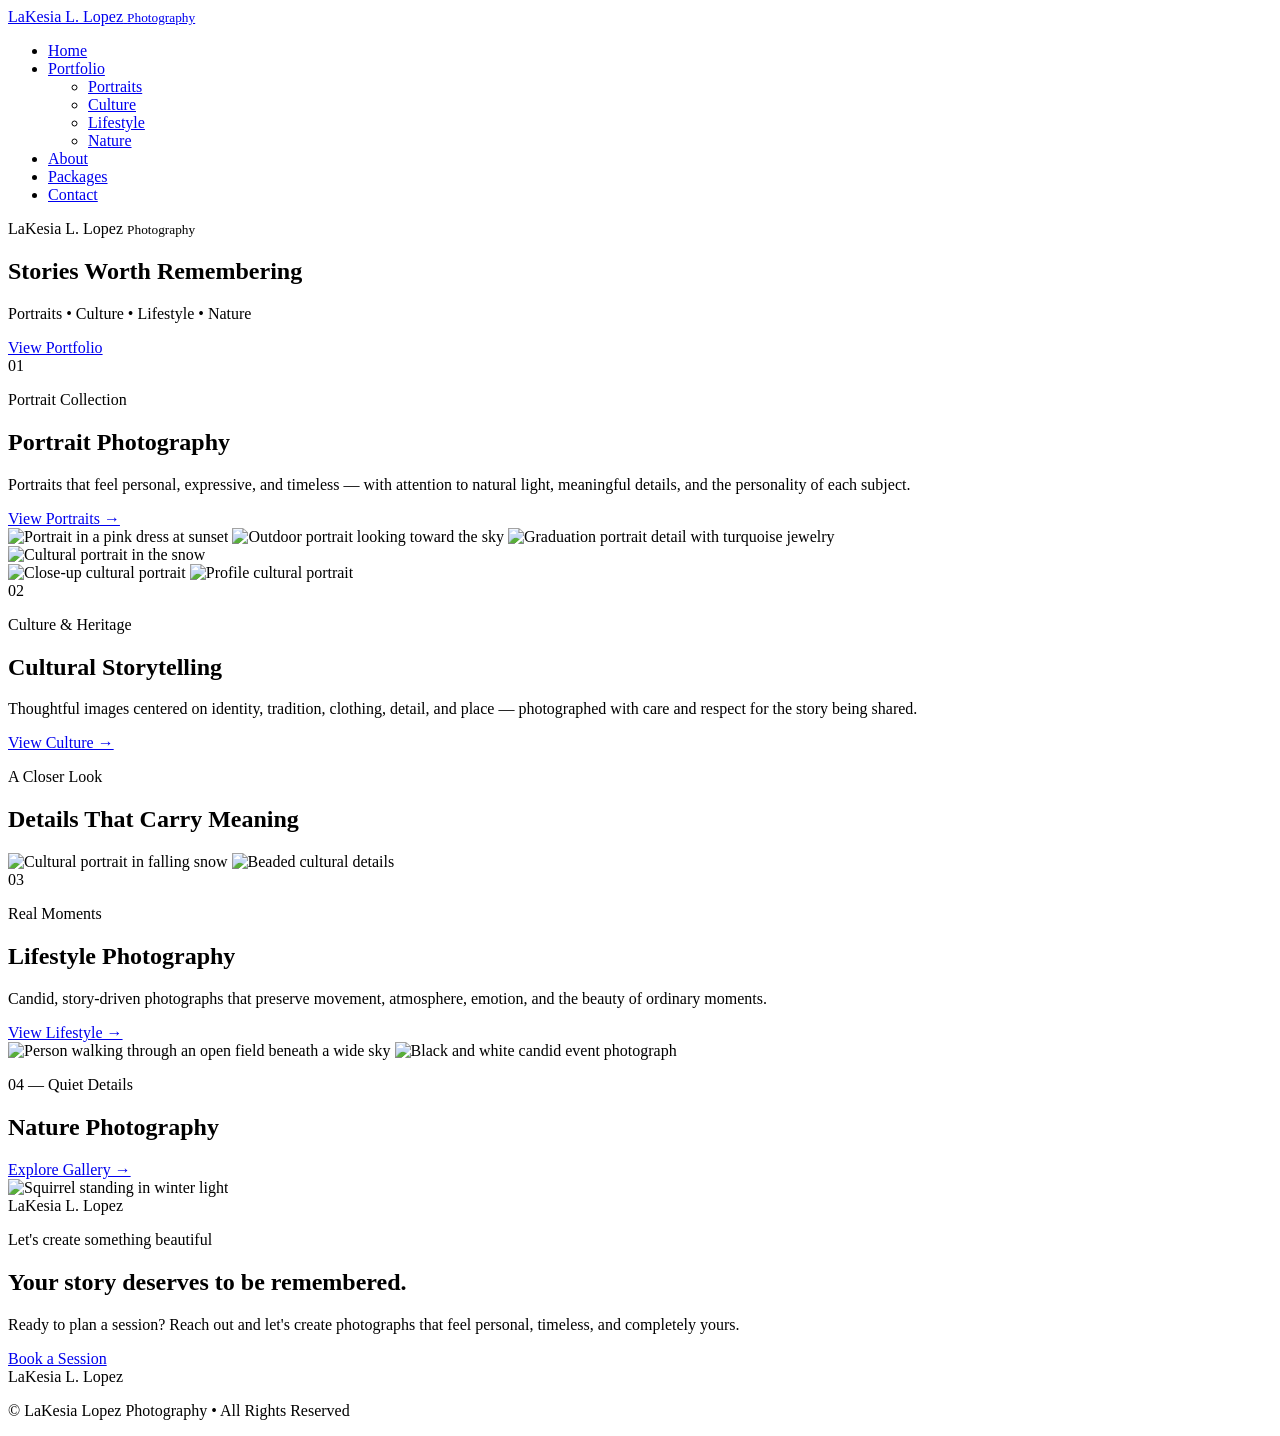
==== index.html @ d6aac552 "Add files via upload" ====
<!DOCTYPE html>
<html lang="en">

<head>
  <meta charset="utf-8">
  <meta name="viewport" content="width=device-width, initial-scale=1.0">

  <title>LaKesia Lopez Photography</title>
  <meta name="description" content="LaKesia Lopez Photography — portraits, cultural storytelling, lifestyle, and nature photography.">
  <meta name="keywords" content="LaKesia Lopez Photography, portraits, cultural photography, lifestyle photography, nature photography">

  <!-- Favicons -->
  <link href="assets/img/favicon.png" rel="icon">
  <link href="assets/img/apple-touch-icon.png" rel="apple-touch-icon">

  <!-- Fonts -->
  <link href="https://fonts.googleapis.com" rel="preconnect">
  <link href="https://fonts.gstatic.com" rel="preconnect" crossorigin>
  <link href="https://fonts.googleapis.com/css2?family=Allura&family=Cardo:ital,wght@0,400;0,700;1,400;1,700&family=Inter:wght@300;400;500;600&family=Roboto:wght@300;400;500&display=swap" rel="stylesheet">

  <!-- Vendor CSS -->
  <link href="assets/vendor/bootstrap/css/bootstrap.min.css" rel="stylesheet">
  <link href="assets/vendor/bootstrap-icons/bootstrap-icons.css" rel="stylesheet">
  <link href="assets/vendor/aos/aos.css" rel="stylesheet">
  <link href="assets/vendor/glightbox/css/glightbox.min.css" rel="stylesheet">
  <link href="assets/vendor/swiper/swiper-bundle.min.css" rel="stylesheet">

  <!-- Main CSS -->
  <link href="assets/css/main.css" rel="stylesheet">

  <!--
  Template Name: PhotoFolio
  Template URL: https://bootstrapmade.com/photofolio-bootstrap-photography-website-template/
  Author: BootstrapMade.com
  License: https://bootstrapmade.com/license/
  -->
</head>

<body class="index-page">

  <!-- Header -->
  <header id="header" class="header d-flex align-items-center sticky-top">
    <div class="container-fluid position-relative d-flex align-items-center justify-content-between">

      <a href="index.html" class="logo d-flex align-items-center me-auto me-xl-0" aria-label="LaKesia Lopez Photography home">
        <div class="signature-logo">
          <span class="signature-name">LaKesia L. Lopez</span>
          <small class="signature-subtitle">Photography</small>
        </div>
      </a>

      <nav id="navmenu" class="navmenu">
        <ul>
          <li><a href="index.html" class="active">Home</a></li>

          <li class="dropdown">
            <a href="gallery.html">
              <span>Portfolio</span>
              <i class="bi bi-chevron-down toggle-dropdown"></i>
            </a>
            <ul>
              <li><a href="#portraits">Portraits</a></li>
              <li><a href="#culture">Culture</a></li>
              <li><a href="#lifestyle">Lifestyle</a></li>
              <li><a href="#nature">Nature</a></li>
            </ul>
          </li>

          <li><a href="about.html">About</a></li>
          <li><a href="services.html">Packages</a></li>
          <li><a href="contact.html">Contact</a></li>
        </ul>

        <i class="mobile-nav-toggle d-xl-none bi bi-list"></i>
      </nav>

      <div class="header-social-links">
        <a href="#" aria-label="Instagram"><i class="bi bi-instagram"></i></a>
        <a href="#" aria-label="Facebook"><i class="bi bi-facebook"></i></a>
      </div>

    </div>
  </header>
  <!-- /Header -->


  <main class="main">

    <!-- Hero -->
    <section id="hero" class="hero section">
      <div class="container">
        <div class="row justify-content-center">
          <div class="col-lg-8 text-center" data-aos="fade-up" data-aos-delay="100">

            <div class="hero-signature">
              <span class="signature-name">LaKesia L. Lopez</span>
              <small class="signature-subtitle">Photography</small>
            </div>

            <h1 class="hero-main">Stories Worth Remembering</h1>

            <p class="hero-categories">Portraits • Culture • Lifestyle • Nature</p>

            <a href="#portraits" class="btn-get-started">View Portfolio</a>

          </div>
        </div>
      </div>
    </section>
    <!-- /Hero -->


    <!-- Editorial Portfolio -->
    <section class="editorial-portfolio">

      <!-- Portraits -->
      <div id="portraits" class="portfolio-spread" data-aos="fade-up">

        <div class="portfolio-info">
          <span class="section-number">01</span>

          <p class="portfolio-label">Portrait Collection</p>

          <h2>
            Portrait
            <span>Photography</span>
          </h2>

          <p class="portfolio-description">
            Portraits that feel personal, expressive, and timeless — with attention to
            natural light, meaningful details, and the personality of each subject.
          </p>

          <a href="gallery.html" class="portfolio-link">View Portraits →</a>
        </div>

        <div class="portfolio-images portrait-showcase">
          <img class="portrait-wide" src="assets/img/gallery/portrait-1.jpeg" alt="Portrait in a pink dress at sunset">
          <img class="portrait-tall" src="assets/img/gallery/portrait-2.jpeg" alt="Outdoor portrait looking toward the sky">
          <img class="portrait-detail" src="assets/img/gallery/portrait-3.jpeg" alt="Graduation portrait detail with turquoise jewelry">
        </div>

      </div>


      <!-- Culture -->
      <div id="culture" class="portfolio-spread portfolio-spread-reverse" data-aos="fade-up">

        <div class="portfolio-images culture-layout">
          <img class="culture-main" src="assets/img/gallery/culture-2.jpeg" alt="Cultural portrait in the snow">

          <div class="stacked-images">
            <img src="assets/img/gallery/culture-1.jpeg" alt="Close-up cultural portrait">
            <img src="assets/img/gallery/culture-4.jpeg" alt="Profile cultural portrait">
          </div>
        </div>

        <div class="portfolio-info">
          <span class="section-number">02</span>

          <p class="portfolio-label">Culture & Heritage</p>

          <h2>
            Cultural
            <span>Storytelling</span>
          </h2>

          <p class="portfolio-description">
            Thoughtful images centered on identity, tradition, clothing, detail, and place —
            photographed with care and respect for the story being shared.
          </p>

          <a href="gallery.html" class="portfolio-link">View Culture →</a>
        </div>

      </div>


      <!-- Culture Feature -->
      <div class="portfolio-feature culture-feature" data-aos="fade-up">

        <div class="feature-heading">
          <div>
            <p class="portfolio-label">A Closer Look</p>

            <h2>
              Details
              <span>That Carry Meaning</span>
            </h2>
          </div>
        </div>

        <div class="culture-feature-grid">
          <img src="assets/img/gallery/culture-3.jpeg" alt="Cultural portrait in falling snow">
          <img src="assets/img/gallery/culture-1.jpeg" alt="Beaded cultural details">
        </div>

      </div>


      <!-- Lifestyle -->
      <div id="lifestyle" class="portfolio-spread" data-aos="fade-up">

        <div class="portfolio-info">
          <span class="section-number">03</span>

          <p class="portfolio-label">Real Moments</p>

          <h2>
            Lifestyle
            <span>Photography</span>
          </h2>

          <p class="portfolio-description">
            Candid, story-driven photographs that preserve movement, atmosphere,
            emotion, and the beauty of ordinary moments.
          </p>

          <a href="gallery.html" class="portfolio-link">View Lifestyle →</a>
        </div>

        <div class="portfolio-images lifestyle-showcase">
          <img class="lifestyle-wide" src="assets/img/gallery/lifestyle-1.jpeg" alt="Person walking through an open field beneath a wide sky">
          <img class="lifestyle-event" src="assets/img/gallery/lifestyle-2.jpeg" alt="Black and white candid event photograph">
        </div>

      </div>


      <!-- Nature -->
      <div id="nature" class="portfolio-feature nature-feature" data-aos="fade-up">

        <div class="feature-heading">
          <div>
            <p class="portfolio-label">04 — Quiet Details</p>

            <h2>
              Nature
              <span>Photography</span>
            </h2>
          </div>

          <a href="gallery.html" class="portfolio-link">Explore Gallery →</a>
        </div>

        <div class="nature-showcase">
          <img src="assets/img/gallery/nature-1.jpeg" alt="Squirrel standing in winter light">
        </div>

      </div>

    </section>
    <!-- /Editorial Portfolio -->


    <!-- Closing CTA -->
    <section class="closing-cta section">
      <div class="container text-center" data-aos="fade-up">

        <div class="closing-signature">LaKesia L. Lopez</div>

        <p class="closing-kicker">Let's create something beautiful</p>

        <h2>Your story deserves to be remembered.</h2>

        <p class="closing-copy">
          Ready to plan a session? Reach out and let's create photographs that feel
          personal, timeless, and completely yours.
        </p>

        <a href="contact.html" class="closing-button">Book a Session</a>

      </div>
    </section>
    <!-- /Closing CTA -->

  </main>


  <!-- Footer -->
  <footer id="footer" class="footer">
    <div class="container text-center">

      <div class="footer-signature">LaKesia L. Lopez</div>

      <div class="copyright">
        <p>© LaKesia Lopez Photography • All Rights Reserved</p>
      </div>

      <div class="social-links d-flex justify-content-center">
        <a href="#" aria-label="Instagram"><i class="bi bi-instagram"></i></a>
        <a href="#" aria-label="Facebook"><i class="bi bi-facebook"></i></a>
      </div>

      <!--
      Template: PhotoFolio by BootstrapMade.
      Licensing information: https://bootstrapmade.com/license/
      -->

    </div>
  </footer>
  <!-- /Footer -->


  <!-- Scroll Top -->
  <a href="#" id="scroll-top" class="scroll-top d-flex align-items-center justify-content-center" aria-label="Back to top">
    <i class="bi bi-arrow-up-short"></i>
  </a>

  <!-- Preloader -->
  <div id="preloader">
    <div class="line"></div>
  </div>

  <!-- Vendor JS -->
  <script src="assets/vendor/bootstrap/js/bootstrap.bundle.min.js"></script>
  <script src="assets/vendor/php-email-form/validate.js"></script>
  <script src="assets/vendor/aos/aos.js"></script>
  <script src="assets/vendor/glightbox/js/glightbox.min.js"></script>
  <script src="assets/vendor/swiper/swiper-bundle.min.js"></script>

  <!-- Main JS -->
  <script src="assets/js/main.js"></script>

</body>
</html>
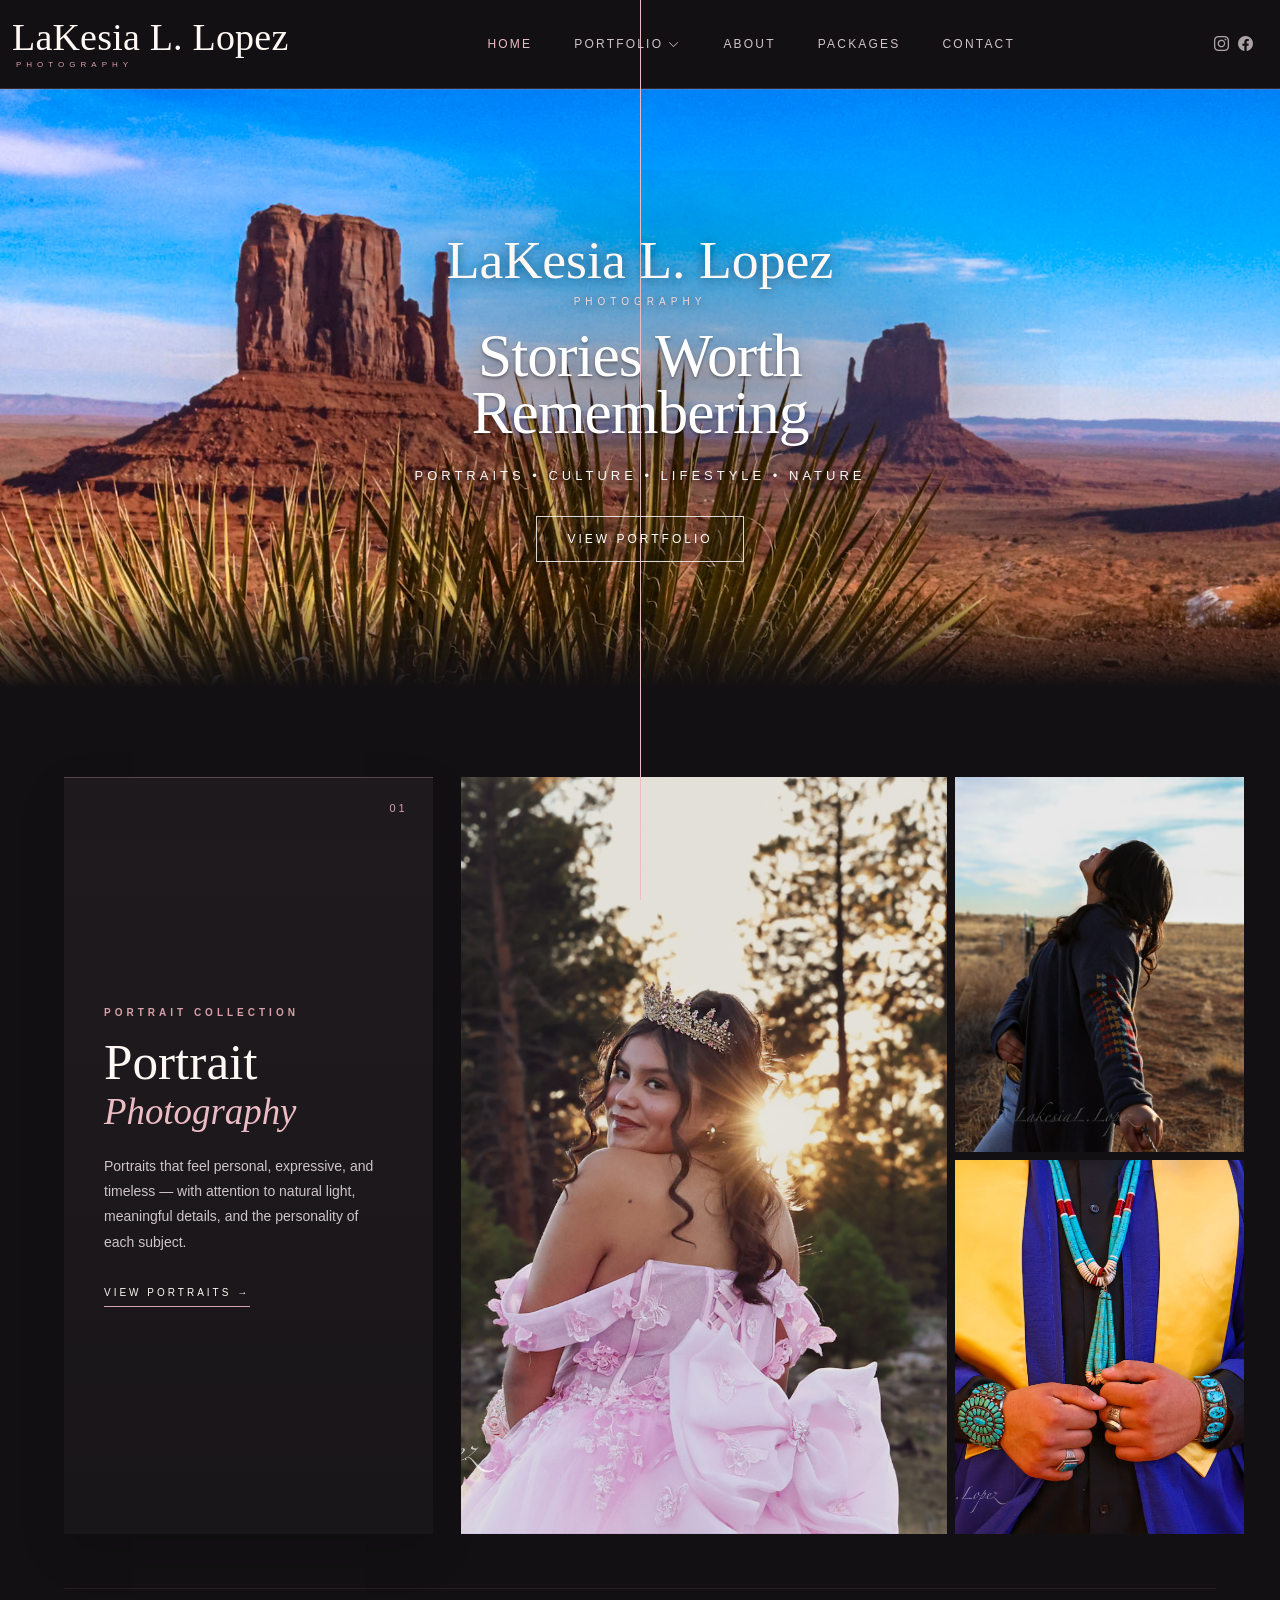
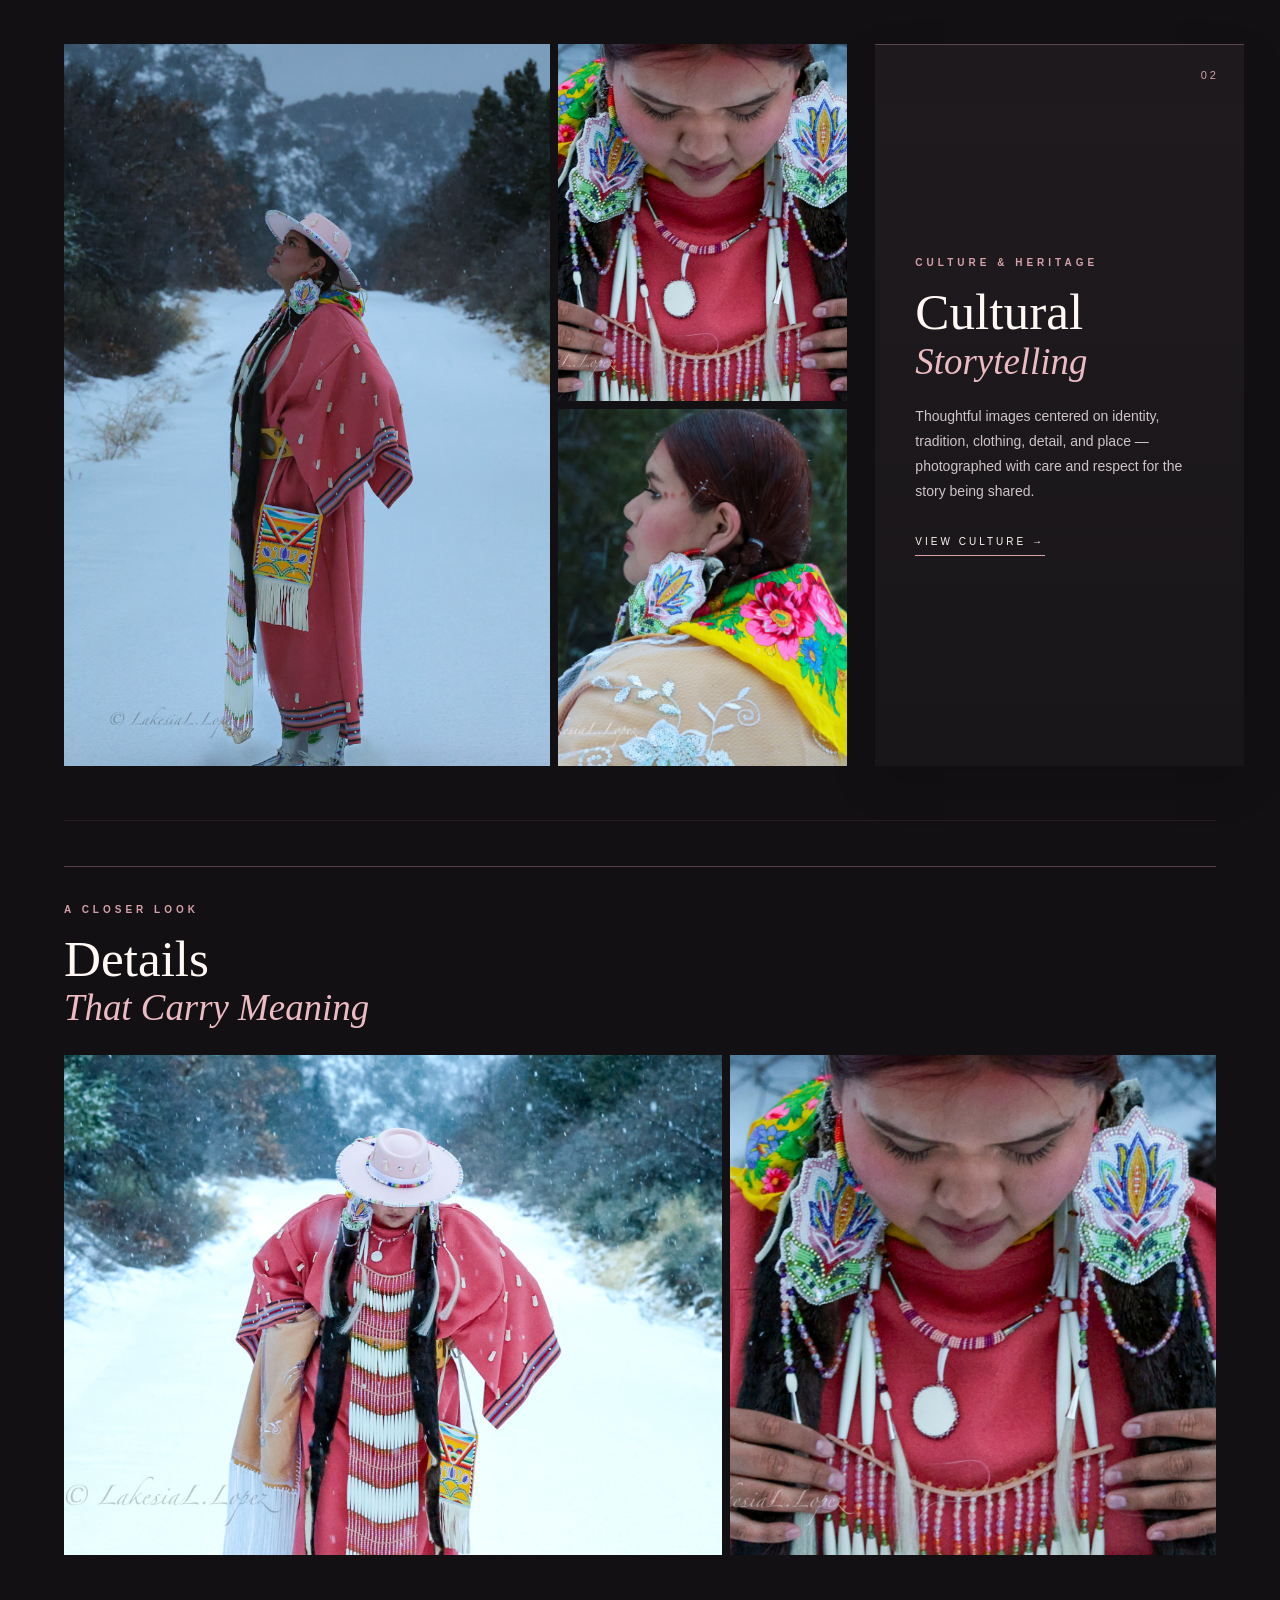
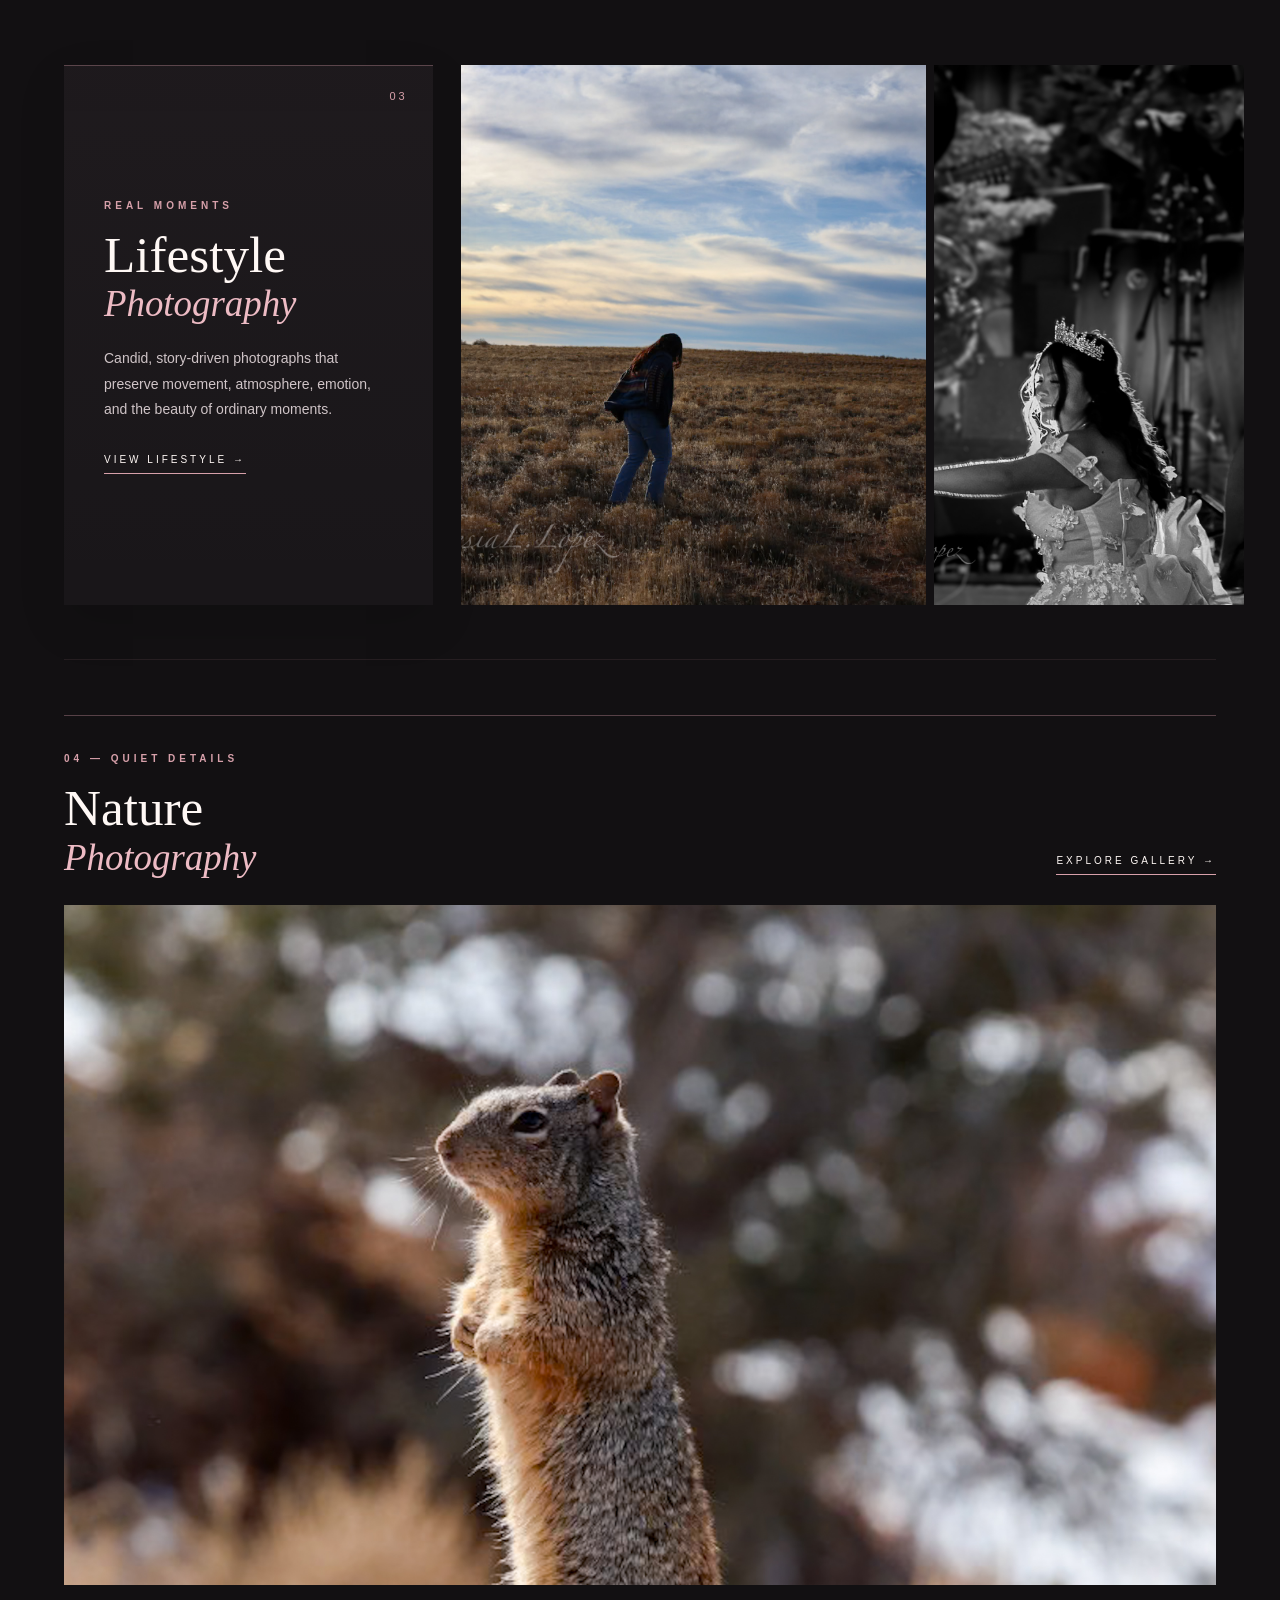
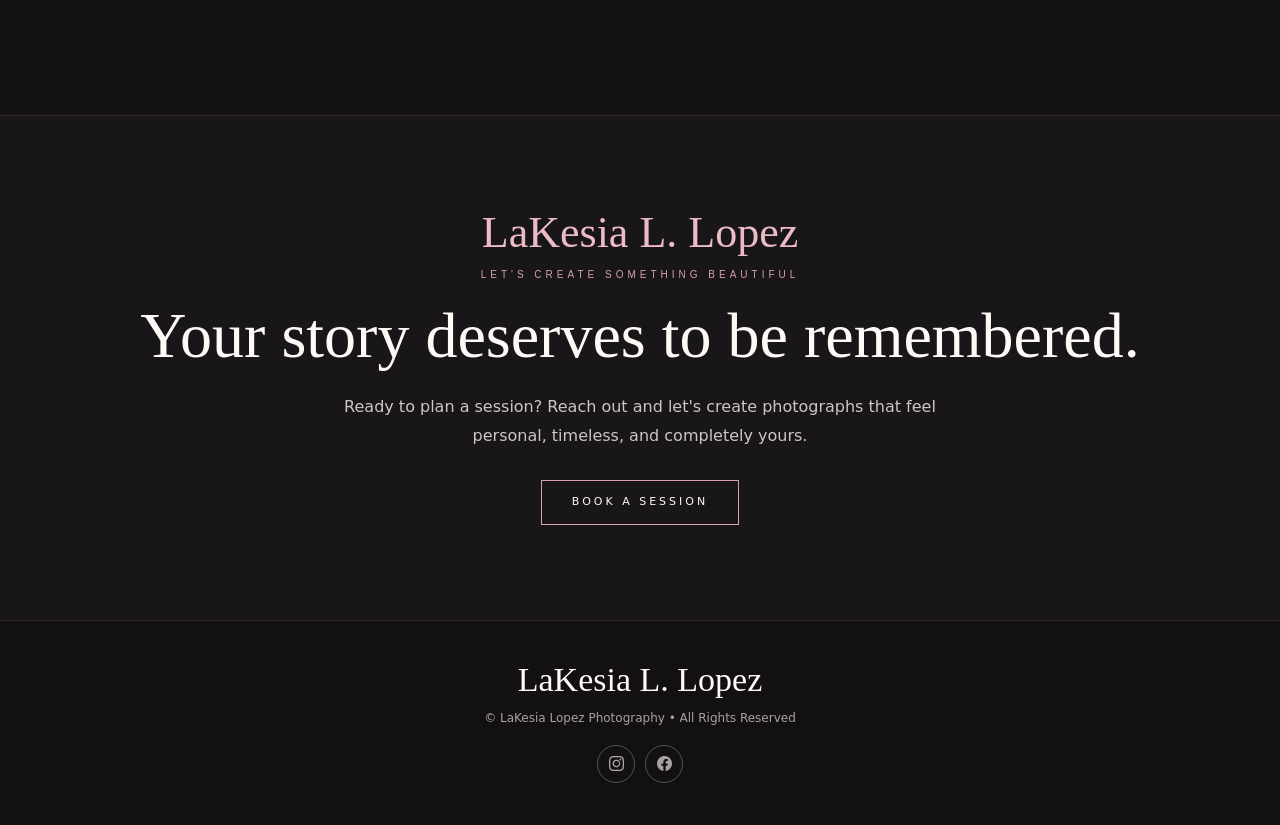
==== commit c07e7207: "Enhance favicon links in index.htmlsave Added type attribute for favicon link and added shortcut ico" ====
--- a/index.html
+++ b/index.html
@@ -10,9 +10,9 @@
   <meta name="keywords" content="LaKesia Lopez Photography, portraits, cultural photography, lifestyle photography, nature photography">
 
   <!-- Favicons -->
-  <link href="assets/img/favicon.png" rel="icon">
+  <link href="assets/img/favicon.png" rel="icon" type="image/png">
   <link href="assets/img/apple-touch-icon.png" rel="apple-touch-icon">
-
+  <link rel="shortcut icon" href="assets/img/favicon.png" type="image/png">
   <!-- Fonts -->
   <link href="https://fonts.googleapis.com" rel="preconnect">
   <link href="https://fonts.gstatic.com" rel="preconnect" crossorigin>
--- a/assets/css/main.css
+++ b/assets/css/main.css
@@ -0,0 +1,1437 @@
+/**
+ * PhotoFolio-based custom theme for LaKesia Lopez Photography
+ * Original template: BootstrapMade PhotoFolio
+ * https://bootstrapmade.com/photofolio-bootstrap-photography-website-template/
+ */
+
+:root {
+  --default-font: "Roboto", system-ui, -apple-system, "Segoe UI", sans-serif;
+  --heading-font: "Cardo", serif;
+  --nav-font: "Inter", sans-serif;
+  --signature-font: "Allura", cursive;
+
+  --background-color: #121012;
+  --surface-color: #191619;
+  --surface-soft: #201b20;
+
+  --default-color: #fafafa;
+  --muted-color: #cfc4c7;
+  --heading-color: #fff8f5;
+
+  --accent-color: #d7a0aa;
+  --accent-light: #edbbc4;
+  --accent-deep: #a86f7c;
+
+  --nav-color: #cfc4c7;
+  --nav-hover-color: #edbbc4;
+  --nav-mobile-background-color: #191619;
+  --nav-dropdown-background-color: #191619;
+  --nav-dropdown-color: #cfc4c7;
+  --nav-dropdown-hover-color: #edbbc4;
+
+  scroll-behavior: smooth;
+}
+
+/*--------------------------------------------------------------
+# Global
+--------------------------------------------------------------*/
+* {
+  box-sizing: border-box;
+}
+
+html {
+  scroll-padding-top: 100px;
+}
+
+body {
+  margin: 0;
+  color: var(--default-color);
+  background: var(--background-color);
+  font-family: var(--default-font);
+}
+
+a {
+  color: var(--accent-color);
+  text-decoration: none;
+  transition: 0.3s ease;
+}
+
+a:hover {
+  color: var(--accent-light);
+}
+
+h1,
+h2,
+h3,
+h4,
+h5,
+h6 {
+  color: var(--heading-color);
+  font-family: var(--heading-font);
+}
+
+img {
+  max-width: 100%;
+}
+
+section,
+.section {
+  color: var(--default-color);
+  background: var(--background-color);
+  padding: 60px 0;
+  scroll-margin-top: 100px;
+  overflow: clip;
+}
+
+::selection {
+  background: var(--accent-color);
+  color: #121012;
+}
+
+/*--------------------------------------------------------------
+# Header
+--------------------------------------------------------------*/
+.header {
+  color: var(--default-color);
+  background: #121012;
+  padding: 17px 0;
+  transition: all 0.4s ease;
+  z-index: 997;
+  border-bottom: 1px solid rgba(215, 160, 170, 0.18);
+}
+
+.header .logo {
+  line-height: 1;
+  color: var(--heading-color);
+}
+
+.signature-logo {
+  display: flex;
+  flex-direction: column;
+  align-items: flex-start;
+  line-height: 0.92;
+}
+
+.signature-logo .signature-name {
+  display: block;
+  font-family: var(--signature-font);
+  font-size: 38px;
+  font-weight: 400;
+  color: #fff8f5;
+  letter-spacing: 0.2px;
+  white-space: nowrap;
+}
+
+.signature-logo .signature-subtitle {
+  display: block;
+  margin-top: 6px;
+  margin-left: 4px;
+  font-family: var(--nav-font);
+  font-size: 8px;
+  font-weight: 500;
+  letter-spacing: 5px;
+  text-transform: uppercase;
+  color: var(--accent-color);
+}
+
+.header .header-social-links {
+  display: flex;
+  align-items: center;
+  gap: 9px;
+  padding-right: 15px;
+}
+
+.header .header-social-links a {
+  color: #aaa1a4;
+  font-size: 15px;
+  display: inline-flex;
+  transition: color 0.3s ease, transform 0.3s ease;
+}
+
+.header .header-social-links a:hover {
+  color: var(--accent-light);
+  transform: translateY(-1px);
+}
+
+.scrolled .header {
+  border-color: rgba(215, 160, 170, 0.24);
+}
+
+/*--------------------------------------------------------------
+# Navigation - Desktop
+--------------------------------------------------------------*/
+@media (min-width: 1200px) {
+  .navmenu {
+    padding: 0;
+  }
+
+  .navmenu ul {
+    margin: 0;
+    padding: 0;
+    display: flex;
+    gap: 18px;
+    list-style: none;
+    align-items: center;
+  }
+
+  .navmenu li {
+    position: relative;
+  }
+
+  .navmenu a,
+  .navmenu a:focus {
+    color: var(--nav-color);
+    padding: 18px 12px;
+    font-size: 12px;
+    font-family: var(--nav-font);
+    font-weight: 400;
+    display: flex;
+    align-items: center;
+    justify-content: space-between;
+    white-space: nowrap;
+    text-transform: uppercase;
+    letter-spacing: 2.2px;
+  }
+
+  .navmenu a i,
+  .navmenu a:focus i {
+    font-size: 11px;
+    line-height: 0;
+    margin-left: 5px;
+    transition: 0.3s;
+  }
+
+  .navmenu li:hover > a,
+  .navmenu .active,
+  .navmenu .active:focus {
+    color: var(--nav-hover-color);
+  }
+
+  .navmenu .dropdown ul {
+    margin: 0;
+    padding: 10px 0;
+    background: var(--nav-dropdown-background-color);
+    display: block;
+    position: absolute;
+    visibility: hidden;
+    left: 10px;
+    top: 130%;
+    opacity: 0;
+    transition: 0.3s;
+    border: 1px solid rgba(215, 160, 170, 0.15);
+    border-radius: 0;
+    z-index: 99;
+    gap: 0;
+  }
+
+  .navmenu .dropdown ul li {
+    min-width: 190px;
+  }
+
+  .navmenu .dropdown ul a {
+    padding: 11px 18px;
+    font-size: 11px;
+    text-transform: uppercase;
+    letter-spacing: 1.8px;
+    color: var(--nav-dropdown-color);
+  }
+
+  .navmenu .dropdown ul a:hover,
+  .navmenu .dropdown ul .active:hover,
+  .navmenu .dropdown ul li:hover > a {
+    color: var(--nav-dropdown-hover-color);
+  }
+
+  .navmenu .dropdown:hover > ul {
+    opacity: 1;
+    top: 100%;
+    visibility: visible;
+  }
+}
+
+/*--------------------------------------------------------------
+# Navigation - Mobile
+--------------------------------------------------------------*/
+@media (max-width: 1199px) {
+  .header .logo {
+    order: 1;
+  }
+
+  .header .header-social-links {
+    order: 2;
+  }
+
+  .header .navmenu {
+    order: 3;
+  }
+
+  .signature-logo .signature-name {
+    font-size: 31px;
+  }
+
+  .signature-logo .signature-subtitle {
+    font-size: 7px;
+    letter-spacing: 4px;
+  }
+
+  .mobile-nav-toggle {
+    color: var(--nav-color);
+    font-size: 28px;
+    line-height: 0;
+    margin-left: 12px;
+    cursor: pointer;
+  }
+
+  .navmenu {
+    padding: 0;
+    z-index: 9997;
+  }
+
+  .navmenu ul {
+    display: none;
+    position: absolute;
+    inset: 60px 20px 20px 20px;
+    padding: 10px 0;
+    margin: 0;
+    border: 1px solid rgba(215, 160, 170, 0.15);
+    border-radius: 0;
+    background: var(--nav-mobile-background-color);
+    overflow-y: auto;
+    z-index: 9998;
+  }
+
+  .navmenu a,
+  .navmenu a:focus {
+    color: var(--nav-dropdown-color);
+    padding: 12px 20px;
+    font-family: var(--nav-font);
+    font-size: 15px;
+    font-weight: 500;
+    display: flex;
+    align-items: center;
+    justify-content: space-between;
+    white-space: nowrap;
+    text-transform: uppercase;
+    letter-spacing: 2px;
+  }
+
+  .navmenu a:hover,
+  .navmenu .active,
+  .navmenu .active:focus {
+    color: var(--nav-dropdown-hover-color);
+  }
+
+  .navmenu .dropdown ul {
+    position: static;
+    display: none;
+    padding: 6px 0;
+    margin: 6px 18px;
+    background: #151315;
+    border: 1px solid rgba(215, 160, 170, 0.12);
+  }
+
+  .navmenu .dropdown > .dropdown-active {
+    display: block;
+  }
+
+  .mobile-nav-active {
+    overflow: hidden;
+  }
+
+  .mobile-nav-active .mobile-nav-toggle {
+    color: #fff;
+    position: absolute;
+    font-size: 32px;
+    top: 15px;
+    right: 15px;
+    margin-right: 0;
+    z-index: 9999;
+  }
+
+  .mobile-nav-active .navmenu {
+    position: fixed;
+    overflow: hidden;
+    inset: 0;
+    background: rgba(18, 16, 18, 0.94);
+  }
+
+  .mobile-nav-active .navmenu > ul {
+    display: block;
+  }
+}
+
+/*--------------------------------------------------------------
+# Hero
+--------------------------------------------------------------*/
+.hero {
+  width: 100%;
+  min-height: 50vh;
+  position: relative;
+  isolation: isolate;
+  background-image: url("../img/Background.jpeg");
+  background-size: cover;
+  background-position: center;
+  background-repeat: no-repeat;
+  padding: 100px 0 80px;
+  display: flex;
+  align-items: center;
+  border-top: 1px solid rgba(215, 160, 170, 0.20);
+}
+
+.hero::after {
+  content: "";
+  position: absolute;
+  left: 0;
+  bottom: 0;
+  width: 100%;
+  height: 95px;
+  background: linear-gradient(to bottom, rgba(18, 16, 18, 0), #121012);
+  pointer-events: none;
+  z-index: 2;
+}
+
+.hero .container {
+  position: relative;
+  z-index: 3;
+}
+
+.hero .col-lg-8 {
+  position: relative;
+  padding: 45px 50px;
+  transform: translateY(-20px);
+}
+
+.hero .col-lg-8::before {
+  content: "";
+  position: absolute;
+  inset: -20px -40px;
+  background: radial-gradient(
+    ellipse at center,
+    rgba(0, 0, 0, 0.28) 0%,
+    rgba(0, 0, 0, 0.14) 42%,
+    rgba(0, 0, 0, 0.04) 66%,
+    rgba(0, 0, 0, 0) 80%
+  );
+  z-index: 0;
+  pointer-events: none;
+}
+
+.hero .col-lg-8 > * {
+  position: relative;
+  z-index: 1;
+}
+
+.hero-signature {
+  margin-bottom: 18px;
+}
+
+.hero-signature .signature-name {
+  display: block;
+  font-family: var(--signature-font);
+  font-size: clamp(38px, 4.2vw, 58px);
+  line-height: 0.95;
+  color: #fff8f5;
+  text-shadow: 0 2px 12px rgba(0, 0, 0, 0.45);
+}
+
+.hero-signature .signature-subtitle {
+  display: block;
+  margin-top: 8px;
+  font-family: var(--nav-font);
+  font-size: 10px;
+  font-weight: 500;
+  letter-spacing: 5px;
+  text-transform: uppercase;
+  color: #f1d7dc;
+  text-shadow: 0 2px 8px rgba(0, 0, 0, 0.55);
+}
+
+.hero-main {
+  margin: 0;
+  font-family: var(--heading-font);
+  font-size: clamp(44px, 4.8vw, 68px);
+  font-weight: 400;
+  line-height: 0.92;
+  letter-spacing: -1px;
+  color: #fff;
+  text-wrap: balance;
+  text-shadow:
+    0 2px 3px rgba(0, 0, 0, 0.35),
+    0 8px 22px rgba(0, 0, 0, 0.35);
+}
+
+.hero .hero-categories {
+  margin-top: 26px;
+  margin-bottom: 30px;
+  font-family: var(--nav-font);
+  font-size: 13px;
+  font-weight: 400;
+  letter-spacing: 4px;
+  text-transform: uppercase;
+  color: rgba(255, 255, 255, 0.96);
+  text-shadow: 0 2px 8px rgba(0, 0, 0, 0.6);
+}
+
+.hero .btn-get-started {
+  display: inline-block;
+  background: rgba(18, 16, 18, 0.12);
+  color: #fff;
+  border: 1px solid rgba(255, 255, 255, 0.82);
+  padding: 13px 30px;
+  border-radius: 0;
+  font-family: var(--nav-font);
+  font-size: 12px;
+  font-weight: 500;
+  letter-spacing: 3px;
+  text-transform: uppercase;
+}
+
+.hero .btn-get-started:hover {
+  background: #fff8f5;
+  color: #37251f;
+  border-color: #fff8f5;
+}
+
+/*--------------------------------------------------------------
+# Editorial Portfolio
+--------------------------------------------------------------*/
+.editorial-portfolio {
+  background: #121012;
+  color: #fff8f5;
+  padding: 90px 5% 110px;
+  overflow: hidden;
+}
+
+#portraits,
+#culture,
+#lifestyle,
+#nature {
+  scroll-margin-top: 110px;
+}
+
+.portfolio-spread {
+  max-width: 1400px;
+  margin: 0 auto 110px;
+  display: grid;
+  grid-template-columns: 32% 68%;
+  gap: 28px;
+  align-items: stretch;
+  position: relative;
+}
+
+.portfolio-spread-reverse {
+  grid-template-columns: 68% 32%;
+}
+
+.portfolio-spread::after {
+  content: "";
+  position: absolute;
+  left: 0;
+  right: 0;
+  bottom: -55px;
+  height: 1px;
+  background: rgba(216, 157, 169, 0.10);
+}
+
+.portfolio-info {
+  background:
+    linear-gradient(180deg, rgba(237, 187, 196, 0.025), rgba(237, 187, 196, 0)),
+    #191619;
+  padding: 48px 40px;
+  position: relative;
+  display: flex;
+  flex-direction: column;
+  justify-content: center;
+  border-top: 1px solid rgba(216, 157, 169, 0.35);
+  box-shadow: 0 18px 45px rgba(0, 0, 0, 0.12);
+}
+
+.section-number {
+  position: absolute;
+  top: 22px;
+  right: 25px;
+  font-family: var(--nav-font);
+  font-size: 11px;
+  letter-spacing: 3px;
+  color: var(--accent-color);
+}
+
+.portfolio-label {
+  font-family: var(--nav-font);
+  font-size: 10px;
+  font-weight: 600;
+  letter-spacing: 4px;
+  text-transform: uppercase;
+  color: var(--accent-color);
+  margin-bottom: 18px;
+}
+
+.portfolio-info h2,
+.feature-heading h2 {
+  font-family: var(--heading-font);
+  font-size: clamp(40px, 4vw, 64px);
+  font-weight: 400;
+  line-height: 0.95;
+  color: #fff8f5;
+  margin-bottom: 25px;
+}
+
+.portfolio-info h2 span,
+.feature-heading h2 span {
+  display: block;
+  color: var(--accent-light);
+  font-style: italic;
+  font-size: 0.72em;
+  margin-top: 7px;
+}
+
+.portfolio-description {
+  font-family: var(--nav-font);
+  color: var(--muted-color);
+  font-size: 14px;
+  line-height: 1.8;
+  max-width: 340px;
+  margin-bottom: 30px;
+}
+
+.portfolio-link {
+  width: fit-content;
+  color: #fff8f5;
+  font-family: var(--nav-font);
+  font-size: 10px;
+  font-weight: 500;
+  letter-spacing: 3px;
+  text-transform: uppercase;
+  padding-bottom: 6px;
+  border-bottom: 1px solid var(--accent-color);
+}
+
+.portfolio-link:hover {
+  color: var(--accent-light);
+  border-color: var(--accent-light);
+  letter-spacing: 3.5px;
+}
+
+.portfolio-images {
+  min-height: 520px;
+  overflow: hidden;
+}
+
+.portfolio-images img,
+.culture-feature-grid img,
+.nature-showcase img {
+  width: 100%;
+  height: 100%;
+  object-fit: cover;
+  display: block;
+  transition: transform 0.6s ease;
+}
+
+.portfolio-images img:hover,
+.culture-feature-grid img:hover,
+.nature-showcase img:hover {
+  transform: scale(1.018);
+}
+
+/* Portraits */
+.portrait-showcase {
+  display: grid;
+  grid-template-columns: 1.35fr 0.8fr;
+  grid-template-rows: 1fr 1fr;
+  gap: 8px;
+}
+
+.portrait-showcase .portrait-wide {
+  grid-row: 1 / 3;
+  min-height: 560px;
+  object-position: center center;
+}
+
+.portrait-showcase .portrait-tall {
+  min-height: 276px;
+  object-position: center 35%;
+}
+
+.portrait-showcase .portrait-detail {
+  min-height: 276px;
+  object-position: center center;
+}
+
+/* Culture */
+.culture-layout {
+  display: grid;
+  grid-template-columns: 62% 38%;
+  gap: 8px;
+}
+
+.culture-layout .culture-main {
+  min-height: 560px;
+  object-position: center 32%;
+}
+
+.stacked-images {
+  display: grid;
+  grid-template-rows: 1fr 1fr;
+  gap: 8px;
+}
+
+.culture-layout .stacked-images img {
+  min-height: 276px;
+  object-position: center center;
+}
+
+.portfolio-feature {
+  max-width: 1400px;
+  margin: 20px auto;
+  border-top: 1px solid rgba(216, 157, 169, 0.35);
+  padding-top: 35px;
+}
+
+.feature-heading {
+  display: flex;
+  justify-content: space-between;
+  align-items: flex-end;
+  gap: 30px;
+  margin-bottom: 30px;
+}
+
+.feature-heading h2 {
+  margin-bottom: 0;
+}
+
+.culture-feature {
+  margin-top: -10px;
+  margin-bottom: 110px;
+}
+
+.culture-feature-grid {
+  display: grid;
+  grid-template-columns: 1.15fr 0.85fr;
+  gap: 8px;
+  min-height: 500px;
+}
+
+.culture-feature-grid img {
+  height: 500px;
+}
+
+.culture-feature-grid img:first-child {
+  object-position: center 28%;
+}
+
+.culture-feature-grid img:last-child {
+  object-position: center 38%;
+}
+
+/* Lifestyle */
+.lifestyle-showcase {
+  display: grid;
+  grid-template-columns: 1.2fr 0.8fr;
+  gap: 8px;
+}
+
+.lifestyle-showcase .lifestyle-wide,
+.lifestyle-showcase .lifestyle-event {
+  min-height: 540px;
+}
+
+.lifestyle-showcase .lifestyle-event {
+  filter: grayscale(100%);
+}
+
+/* Nature */
+.nature-feature {
+  margin-top: 10px;
+}
+
+.nature-showcase {
+  height: 680px;
+  overflow: hidden;
+}
+
+.nature-showcase img {
+  object-position: center 55%;
+}
+
+/*--------------------------------------------------------------
+# Closing CTA
+--------------------------------------------------------------*/
+.closing-cta {
+  background: #191619 !important;
+  padding: 95px 20px !important;
+  border-top: 1px solid rgba(215, 160, 170, 0.15);
+}
+
+.closing-signature {
+  font-family: var(--signature-font);
+  font-size: 44px;
+  line-height: 1;
+  color: var(--accent-light);
+  margin-bottom: 12px;
+}
+
+.closing-kicker {
+  font-family: var(--nav-font);
+  text-transform: uppercase;
+  letter-spacing: 4px;
+  font-size: 10px;
+  color: var(--accent-color);
+  margin-bottom: 16px;
+}
+
+.closing-cta h2 {
+  font-family: var(--heading-font);
+  font-weight: 400;
+  font-size: clamp(38px, 5vw, 64px);
+  color: #fff8f5;
+  margin-bottom: 18px;
+}
+
+.closing-copy {
+  max-width: 620px;
+  margin: 0 auto 30px;
+  color: var(--muted-color);
+  line-height: 1.8;
+}
+
+.closing-button {
+  display: inline-block;
+  border: 1px solid var(--accent-color);
+  color: #fff8f5;
+  padding: 13px 30px;
+  letter-spacing: 3px;
+  text-transform: uppercase;
+  font-size: 11px;
+}
+
+.closing-button:hover {
+  background: var(--accent-light);
+  border-color: var(--accent-light);
+  color: #121012;
+}
+
+/*--------------------------------------------------------------
+# Footer
+--------------------------------------------------------------*/
+.footer {
+  color: var(--default-color);
+  background: #121012;
+  font-size: 14px;
+  padding: 42px 0;
+  position: relative;
+  border-top: 1px solid rgba(215, 160, 170, 0.16);
+}
+
+.footer-signature {
+  font-family: var(--signature-font);
+  font-size: 34px;
+  color: #fff8f5;
+  line-height: 1;
+  margin-bottom: 12px;
+}
+
+.footer .copyright p {
+  margin-bottom: 0;
+  color: #a9a1a3;
+  font-size: 12px;
+}
+
+.footer .social-links {
+  margin-top: 18px;
+}
+
+.footer .social-links a {
+  display: flex;
+  align-items: center;
+  justify-content: center;
+  width: 38px;
+  height: 38px;
+  border-radius: 50%;
+  border: 1px solid rgba(255, 255, 255, 0.28);
+  font-size: 15px;
+  color: #aaa1a4;
+  margin: 0 5px;
+}
+
+.footer .social-links a:hover {
+  color: var(--accent-light);
+  border-color: var(--accent-light);
+}
+
+/*--------------------------------------------------------------
+# Other template pages
+--------------------------------------------------------------*/
+.page-title {
+  color: var(--default-color);
+  background: var(--background-color);
+  position: relative;
+}
+
+.page-title .heading {
+  padding: 80px 0;
+  border-top: 1px solid rgba(255, 255, 255, 0.08);
+}
+
+.page-title .heading h1 {
+  font-size: 64px;
+  font-weight: 400;
+}
+
+.page-title .heading .cta-btn {
+  color: #121012;
+  background: var(--accent-light);
+  font-weight: 500;
+  font-size: 12px;
+  display: inline-block;
+  margin-top: 20px;
+  padding: 12px 34px;
+  border-radius: 0;
+  text-transform: uppercase;
+  letter-spacing: 2px;
+}
+
+.page-title nav {
+  background: #191619;
+  padding: 18px 0;
+}
+
+.page-title nav ol {
+  display: flex;
+  flex-wrap: wrap;
+  list-style: none;
+  margin: 0;
+  font-size: 14px;
+}
+
+.page-title nav ol li + li {
+  padding-left: 10px;
+}
+
+.page-title nav ol li + li::before {
+  content: "/";
+  display: inline-block;
+  padding-right: 10px;
+  color: #786f72;
+}
+
+.section-title {
+  padding-bottom: 60px;
+}
+
+.section-title h2 {
+  font-size: 11px;
+  font-weight: 500;
+  letter-spacing: 3px;
+  text-transform: uppercase;
+  color: var(--accent-color);
+  font-family: var(--nav-font);
+}
+
+.section-title h2::after {
+  content: "";
+  width: 100px;
+  height: 1px;
+  display: inline-block;
+  background: var(--accent-color);
+  margin: 4px 10px;
+}
+
+.section-title p {
+  color: var(--heading-color);
+  margin: 0;
+  font-size: 36px;
+  font-weight: 400;
+  font-family: var(--heading-font);
+}
+
+.gallery .gallery-item {
+  position: relative;
+  overflow: hidden;
+  border-radius: 0;
+}
+
+.gallery .gallery-item img {
+  transition: 0.4s;
+}
+
+.gallery .gallery-links {
+  position: absolute;
+  inset: 0;
+  opacity: 0;
+  transition: 0.3s;
+  background: rgba(18, 16, 18, 0.58);
+  z-index: 3;
+}
+
+.gallery .gallery-links .preview-link,
+.gallery .gallery-links .details-link {
+  font-size: 20px;
+  color: rgba(255, 255, 255, 0.7);
+  margin: 0 8px;
+}
+
+.gallery .gallery-item:hover .gallery-links {
+  opacity: 1;
+}
+
+.gallery .gallery-item:hover img {
+  transform: scale(1.05);
+}
+
+.about .content h2 {
+  font-weight: 400;
+  font-size: 28px;
+  color: var(--accent-light);
+}
+
+.about .content ul {
+  list-style: none;
+  padding: 0;
+}
+
+.about .content ul li {
+  margin-bottom: 20px;
+  display: flex;
+  align-items: center;
+}
+
+.about .content ul i {
+  margin-right: 7px;
+  color: var(--accent-color);
+}
+
+.services .service-item {
+  background: var(--surface-color);
+  padding: 45px 30px;
+  transition: 0.3s;
+  height: 100%;
+  position: relative;
+  z-index: 1;
+  border-top: 1px solid rgba(215, 160, 170, 0.18);
+}
+
+.services .service-item .icon i {
+  color: #121012;
+  background: var(--accent-light);
+  font-size: 24px;
+  width: 54px;
+  height: 54px;
+  display: flex;
+  align-items: center;
+  justify-content: center;
+  border-radius: 50%;
+}
+
+.services .service-item h4 {
+  margin-bottom: 15px;
+  font-size: 20px;
+  font-family: var(--heading-font);
+  font-weight: 400;
+}
+
+.services .service-item p {
+  line-height: 1.7;
+  font-size: 14px;
+  color: var(--muted-color);
+}
+
+.pricing .pricing-item {
+  border-bottom: 1px dashed rgba(255, 255, 255, 0.25);
+  padding: 0 0 15px;
+}
+
+.pricing .pricing-item h4 {
+  color: var(--accent-light);
+}
+
+.contact .info-wrap {
+  margin-bottom: 30px;
+}
+
+.contact .info-item i {
+  font-size: 20px;
+  color: var(--accent-light);
+  width: 54px;
+  height: 54px;
+  display: flex;
+  justify-content: center;
+  align-items: center;
+  border-radius: 50%;
+  border: 1px solid rgba(215, 160, 170, 0.45);
+  margin-right: 15px;
+}
+
+.contact .php-email-form input[type="text"],
+.contact .php-email-form input[type="email"],
+.contact .php-email-form textarea {
+  font-size: 14px;
+  padding: 12px 15px;
+  box-shadow: none;
+  border-radius: 0;
+  color: var(--default-color);
+  background: var(--surface-color);
+  border-color: rgba(255, 255, 255, 0.18);
+}
+
+.contact .php-email-form input:focus,
+.contact .php-email-form textarea:focus {
+  border-color: var(--accent-color);
+}
+
+.contact .php-email-form button[type="submit"] {
+  color: #121012;
+  background: var(--accent-light);
+  font-weight: 500;
+  font-size: 12px;
+  margin-top: 20px;
+  padding: 14px 36px;
+  border: 0;
+  border-radius: 0;
+  text-transform: uppercase;
+  letter-spacing: 2px;
+}
+
+/*--------------------------------------------------------------
+# Preloader
+--------------------------------------------------------------*/
+#preloader {
+  display: flex;
+  position: fixed;
+  inset: 0;
+  width: 100%;
+  height: 100vh;
+  z-index: 99999;
+}
+
+#preloader::before,
+#preloader::after {
+  content: "";
+  background: #121012;
+  position: absolute;
+  inset: 0;
+  width: 50%;
+  height: 100%;
+  transition: all 0.3s ease;
+  z-index: -1;
+}
+
+#preloader::after {
+  left: auto;
+  right: 0;
+}
+
+#preloader .line {
+  position: relative;
+  overflow: hidden;
+  margin: auto;
+  width: 1px;
+  height: 280px;
+}
+
+#preloader .line::before {
+  content: "";
+  position: absolute;
+  background: var(--accent-light);
+  left: 0;
+  top: 50%;
+  width: 1px;
+  height: 0;
+  transform: translateY(-50%);
+  animation: lineincrease 1000ms ease-in-out forwards;
+}
+
+#preloader .line::after {
+  content: "";
+  position: absolute;
+  background: rgba(255, 255, 255, 0.1);
+  left: 0;
+  top: 0;
+  width: 1px;
+  height: 100%;
+  transform: translateY(-100%);
+  animation: linemove 1200ms linear infinite;
+  animation-delay: 2000ms;
+}
+
+#preloader.loaded .line {
+  opacity: 0;
+  height: 100% !important;
+}
+
+#preloader.loaded::before,
+#preloader.loaded::after {
+  animation: preloaderfinish 300ms ease-in-out 500ms forwards;
+}
+
+@keyframes lineincrease {
+  0% { height: 0; }
+  100% { height: 100%; }
+}
+
+@keyframes linemove {
+  0% { transform: translateY(200%); }
+  100% { transform: translateY(-100%); }
+}
+
+@keyframes preloaderfinish {
+  0% { width: 50%; }
+  100% { width: 0; }
+}
+
+/*--------------------------------------------------------------
+# Scroll Top
+--------------------------------------------------------------*/
+.scroll-top {
+  position: fixed;
+  visibility: hidden;
+  opacity: 0;
+  right: 15px;
+  bottom: -15px;
+  z-index: 99999;
+  background: var(--accent-color);
+  width: 44px;
+  height: 44px;
+  border-radius: 50%;
+  transition: 0.4s;
+}
+
+.scroll-top i {
+  font-size: 24px;
+  color: #121012;
+  line-height: 0;
+}
+
+.scroll-top:hover {
+  background: var(--accent-light);
+}
+
+.scroll-top.active {
+  visibility: visible;
+  opacity: 1;
+  bottom: 15px;
+}
+
+/*--------------------------------------------------------------
+# Responsive
+--------------------------------------------------------------*/
+@media (max-width: 992px) {
+  .editorial-portfolio {
+    padding: 65px 20px 80px;
+  }
+
+  .portfolio-spread,
+  .portfolio-spread-reverse {
+    grid-template-columns: 1fr;
+    gap: 10px;
+    margin-bottom: 80px;
+  }
+
+  .portfolio-spread-reverse .portfolio-images {
+    order: 2;
+  }
+
+  .portfolio-spread-reverse .portfolio-info {
+    order: 1;
+  }
+
+  .portfolio-info {
+    padding: 50px 30px;
+  }
+
+  .portrait-showcase,
+  .culture-layout,
+  .lifestyle-showcase {
+    grid-template-columns: 1fr;
+    grid-template-rows: none;
+  }
+
+  .portrait-showcase .portrait-wide {
+    grid-row: auto;
+  }
+
+  .portrait-showcase .portrait-wide,
+  .portrait-showcase .portrait-tall,
+  .portrait-showcase .portrait-detail,
+  .culture-layout .culture-main,
+  .culture-layout .stacked-images img,
+  .lifestyle-showcase .lifestyle-wide,
+  .lifestyle-showcase .lifestyle-event {
+    min-height: 420px;
+  }
+
+  .culture-feature-grid {
+    grid-template-columns: 1fr 1fr;
+    min-height: 420px;
+  }
+
+  .culture-feature-grid img {
+    height: 420px;
+  }
+
+  .feature-heading {
+    display: block;
+  }
+
+  .feature-heading .portfolio-link {
+    display: inline-block;
+    margin-top: 20px;
+  }
+
+  .nature-showcase {
+    height: 520px;
+  }
+}
+
+@media (max-width: 768px) {
+  .hero {
+    min-height: 70vh;
+    padding: 90px 0 70px;
+  }
+
+  .hero .col-lg-8 {
+    padding: 35px 20px;
+    transform: translateY(-5px);
+  }
+
+  .hero .col-lg-8::before {
+    inset: -10px;
+  }
+
+  .hero-signature .signature-name {
+    font-size: 40px;
+  }
+
+  .hero-main {
+    font-size: clamp(40px, 12vw, 58px);
+    line-height: 0.96;
+  }
+
+  .hero .hero-categories {
+    font-size: 10px;
+    line-height: 1.8;
+    letter-spacing: 2.5px;
+  }
+
+  [data-aos-delay] {
+    transition-delay: 0 !important;
+  }
+}
+
+@media (max-width: 600px) {
+  .header {
+    padding: 13px 0;
+  }
+
+  .signature-logo .signature-name {
+    font-size: 28px;
+  }
+
+  .signature-logo .signature-subtitle {
+    letter-spacing: 3px;
+  }
+
+  .header .header-social-links {
+    display: none;
+  }
+
+  .culture-feature-grid {
+    grid-template-columns: 1fr;
+  }
+
+  .culture-feature-grid img {
+    height: 380px;
+  }
+
+  .nature-showcase {
+    height: 420px;
+  }
+
+  .portrait-showcase .portrait-wide,
+  .portrait-showcase .portrait-tall,
+  .portrait-showcase .portrait-detail,
+  .culture-layout .culture-main,
+  .culture-layout .stacked-images img,
+  .lifestyle-showcase .lifestyle-wide,
+  .lifestyle-showcase .lifestyle-event {
+    min-height: 340px;
+  }
+}
+
+/*--------------------------------------------------------------
+# Contact Page Refinements
+--------------------------------------------------------------*/
+.contact-intro {
+  max-width: 720px;
+  margin-left: auto;
+  margin-right: auto;
+}
+
+.contact-intro h2 {
+  font-family: "Cardo", serif;
+  font-size: clamp(36px, 4vw, 48px);
+  font-weight: 400;
+  color: #fff8f5;
+  margin-bottom: 16px;
+}
+
+.contact-intro > p:last-child {
+  max-width: 650px;
+  margin: 0 auto;
+  color: #cfc4c7;
+  line-height: 1.8;
+  font-size: 15px;
+}
+
+.contact .info-item {
+  justify-content: center;
+}
+
+.contact .info-item h3 {
+  margin-bottom: 6px;
+}
+
+.contact .info-item p {
+  margin-bottom: 0;
+}
+
+.contact .info-item a {
+  color: #edbbc4;
+}
+
+.contact .info-item a:hover {
+  color: #fff8f5;
+}
+
+.php-email-form .loading,
+.php-email-form .error-message,
+.php-email-form .sent-message {
+  display: none;
+}
+
+/*--------------------------------------------------------------
+# Contact Form Readability Fix
+--------------------------------------------------------------*/
+.contact .php-email-form input[type="text"],
+.contact .php-email-form input[type="email"],
+.contact .php-email-form textarea {
+  color: #fff8f5;
+  background: #191619;
+  border: 1px solid rgba(237, 187, 196, 0.35);
+}
+
+.contact .php-email-form input[type="text"]::placeholder,
+.contact .php-email-form input[type="email"]::placeholder,
+.contact .php-email-form textarea::placeholder {
+  color: #cfc4c7;
+  opacity: 1;
+}
+
+.contact .php-email-form input[type="text"]:focus,
+.contact .php-email-form input[type="email"]:focus,
+.contact .php-email-form textarea:focus {
+  color: #fff8f5;
+  background: #1d191d;
+  border-color: #edbbc4;
+  outline: none;
+  box-shadow: 0 0 0 1px rgba(237, 187, 196, 0.12);
+}
